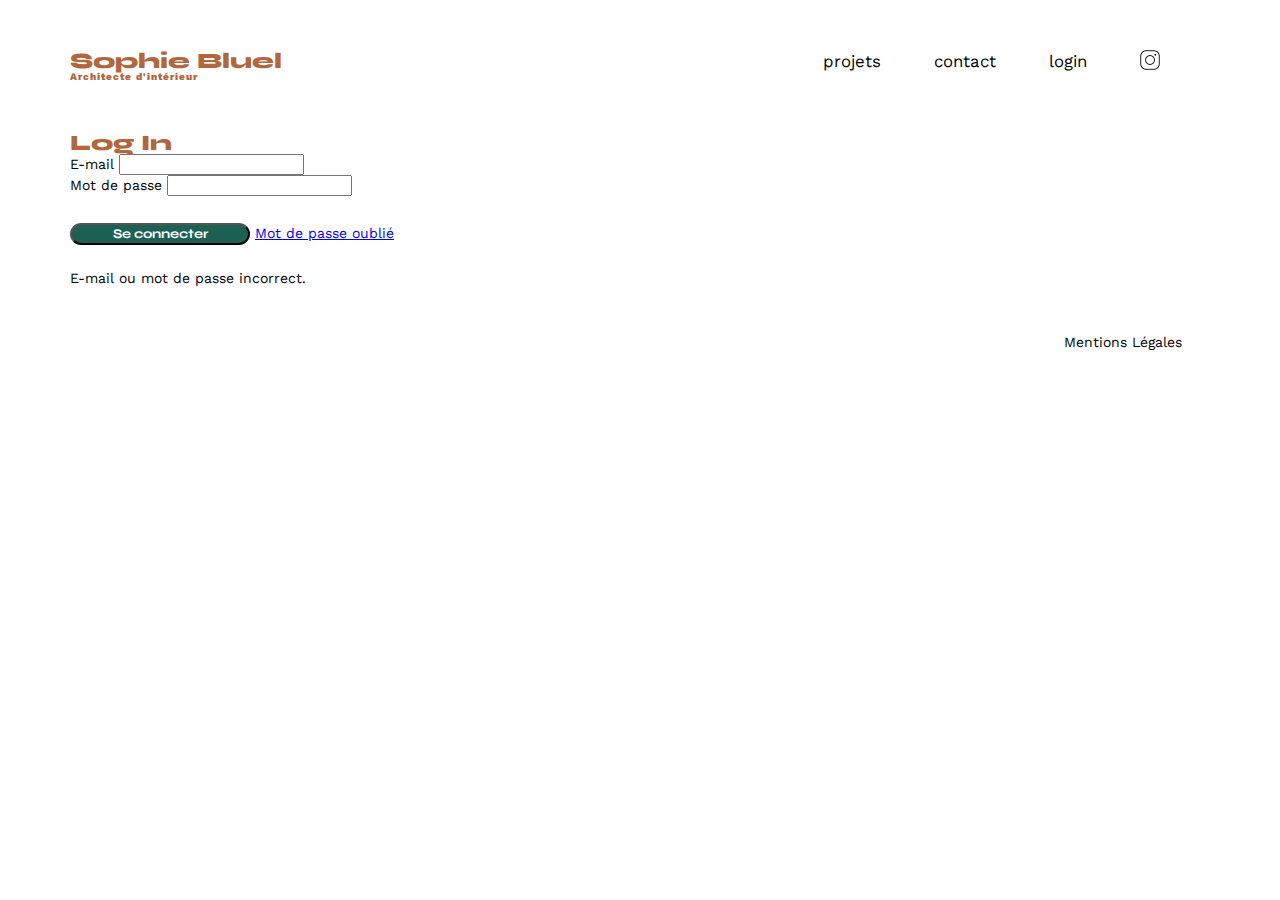
==== Portfolio-architecte-sophie-bluel-master/FrontEnd/login.html @ 9fa39339 "Boutons filtres added" ====
<!DOCTYPE html>
<html lang="fr">

<head>
    <meta charset="UTF-8">
    <meta http-equiv="X-UA-Compatible" content="IE=edge">
    <meta name="viewport" content="width=device-width, initial-scale=1.0">
    <title>Sophie Bluel - Login </title>
    <link rel="preconnect" href="https://fonts.googleapis.com">
    <link rel="preconnect" href="https://fonts.gstatic.com" crossorigin>
    <link href="https://fonts.googleapis.com/css2?family=Syne:wght@700;800&family=Work+Sans&display=swap" rel="stylesheet">
    <meta name="description" content="">
    <link rel="stylesheet" href="./assets/style.css">
</head>

<body>
    <header>
		<h1>Sophie Bluel <span>Architecte d'intérieur</span></h1>
		<nav>
			<ul>
				<li>
                    <a href="index.html">projets</a>
                </li>
				<li>
                    <a href="index.html">contact</a>
                </li>
				<li>
                    <a href="login.html" class="active">login</a>
                </li>
				<li>
                    <a href="#"><img src="./assets/icons/instagram.png" alt="Instagram"></a>
                </li>
			</ul>
		</nav>
	</header>

    <main>
        <section id="login">
            <h1>Log In</h1>
            <form id="form-login">
                <div class="form-inputs">
                    <div class="form-input">
                        <label for="email">E-mail</label>
                        <input type="email" name="email" required>
                    </div>

                    <div class="form-input">
                        <label for="password">Mot de passe</label>
                        <input type="password" name="password" required>
                    </div>
                </div>

                <input class="login-btn" type="submit" value="Se connecter">
                <a href="#">Mot de passe oublié</a>
            </form>

            <p id="error-login">E-mail ou mot de passe incorrect.</p>
        </section>
    </main>

    <footer>
		<nav>
			<ul>
				<li>Mentions Légales</li>
			</ul>
		</nav>
	</footer>

    <script src="login.js"></script>
</body>

</html>
---- Portfolio-architecte-sophie-bluel-master/FrontEnd/assets/style.css ----
/* http://meyerweb.com/eric/tools/css/reset/
   v2.0 | 20110126
   License: none (public domain)
*/

html, body, div, span, applet, object, iframe,
h1, h2, h3, h4, h5, h6, p, blockquote, pre,
a, abbr, acronym, address, big, cite, code,
del, dfn, em, img, ins, kbd, q, s, samp,
small, strike, strong, sub, sup, tt, var,
b, u, i, center,
dl, dt, dd, ol, ul, li,
fieldset, form, label, legend,
table, caption, tbody, tfoot, thead, tr, th, td,
article, aside, canvas, details, embed,
figure, figcaption, footer, header, hgroup,
menu, nav, output, ruby, section, summary,
time, mark, audio, video {
	margin: 0;
	padding: 0;
	border: 0;
	font-size: 100%;
	font: inherit;
	vertical-align: baseline;
}
/* HTML5 display-role reset for older browsers */
article, aside, details, figcaption, figure,
footer, header, hgroup, menu, nav, section {
	display: block;
}
body {
	line-height: 1;
}
ol, ul {
	list-style: none;
}
blockquote, q {
	quotes: none;
}
blockquote:before, blockquote:after,
q:before, q:after {
	content: '';
	content: none;
}
table {
	border-collapse: collapse;
	border-spacing: 0;
}
/** end reset css**/
body {
	max-width: 1140px;
	margin:auto;
	font-family: 'Work Sans' ;
	font-size: 14px;
}
header {
	display: flex;
	justify-content: space-between;
	margin: 50px 0
}
section {
	margin: 50px 0
}

h1{
	display: flex;
	flex-direction: column;
	font-family: 'Syne';
	font-size: 22px;
	font-weight: 800;
	color: #B1663C
}

h1 > span {
	font-family: 'Work Sans';
	font-size:10px;
	letter-spacing: 0.1em;
;
}

.btn {
	font-family: 'Syne';
	background: white;
	color: #1D6154;
	border-radius: 60px;
	border: 1px  #1D6154 solid;
	padding: 8px 15px;
}

 .btns .btn-dimensions:hover {
    background: #1D6154;
    color: #FFFFFF;
}

.btns {
	display: flex;
	justify-content: center;
	column-gap: 10px;
	margin-bottom: 50px;
}

.btns button{
	background: none;
    cursor: pointer;
}

.btns .btn-dimensions{
    color: #1D6154;
    border: 1px solid #1D6154;
    padding: 9px 21px;
    border-radius: 60px;
    font-family: 'Syne', sans-serif;
    font-weight: 700;
    transition: background 400ms;
}

h2{
	font-family: 'Syne';
	font-weight: 700;
	font-size: 30px;
	color: #1D6154
}

nav ul {
	display: flex;
	align-items: center;
	list-style-type: none;
	color:black;	


}
nav li a {
	padding: 0 10px;
	font-size: 1.2em;
	padding-right:50px;
	padding-left:3px;
	color:black;
	text-decoration:none;
	
}

nav li img{
	height: 20px;
    width: 20px;
}




li a:hover {
	color: #B1663C;
}
#introduction {
	display: flex;
	align-items: center;
}
#introduction figure {
	flex: 1
}
#introduction img {
	display: block;
	margin: auto;
	width: 80%;
}

#introduction article {
	flex: 1
}
#introduction h2 {
	margin-bottom: 1em;
}

#introduction p {
	margin-bottom: 0.5em;
}
#portfolio h2 {
	text-align: center;
	margin-bottom: 1em;
}
.gallery {
	width: 100%;
	display: grid;
	grid-template-columns: 1fr 1fr 1fr;
	grid-column-gap: 20px;
	grid-row-gap: 20px;
}

.gallery img {
	width: 100%;

}
#contact {
	width: 50%;
margin: auto;
}
#contact > * {
	text-align: center;

}
#contact h2{
	margin-bottom: 20px;
}
#contact form {
	text-align: left;
	margin-top:30px;
	display: flex;
	flex-direction: column;
}

#contact input {
	height: 50px;
	font-size: 1.2em;
	border: none;
	box-shadow: 0px 4px 14px rgba(0, 0, 0, 0.09);
}
#contact label {
	margin: 2em 0 1em 0;
}
#contact textarea {
	border: none;
	box-shadow: 0px 4px 14px rgba(0, 0, 0, 0.09);
}

input[type="submit"]{
	font-family: 'Syne';
	font-weight: 700;
	color: white;
	background-color: #1D6154;
	margin : 2em auto ;
	width: 180px;
	text-align: center;
	border-radius: 60px ;
}

footer nav ul {
	display: flex;
	justify-content: flex-end;
	margin: 2em
}
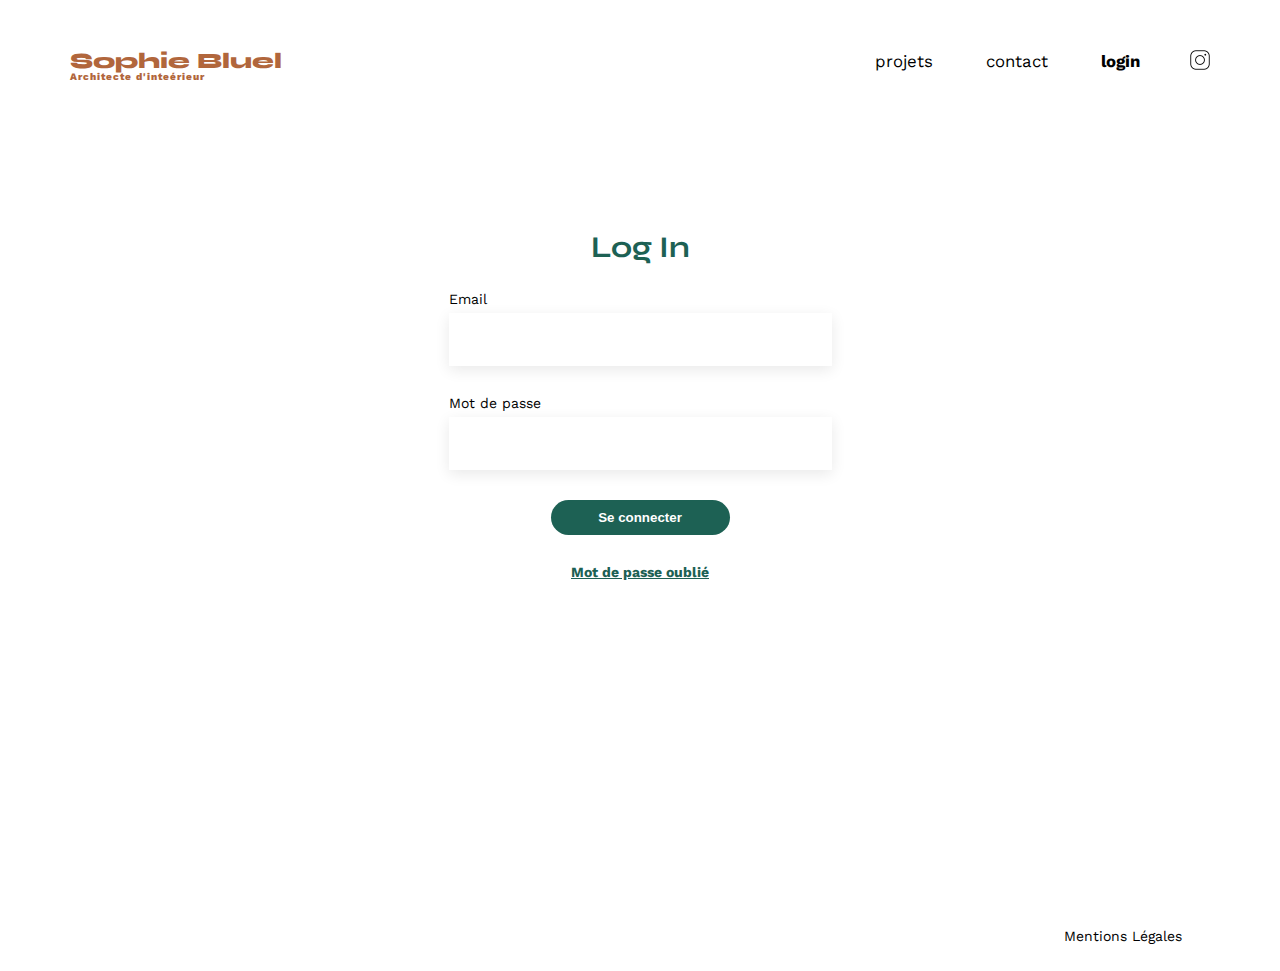
==== commit 06b0e79e: "login done" ====
--- a/Portfolio-architecte-sophie-bluel-master/FrontEnd/login.html
+++ b/Portfolio-architecte-sophie-bluel-master/FrontEnd/login.html
@@ -1,72 +1,60 @@
 <!DOCTYPE html>
 <html lang="fr">
+<head>
+	<meta charset="UTF-8">
+	<title>Sophie Bluel - Architecte d'intérieur</title>
+	<meta name="viewport" content="width=device-width, initial-scale=1.0">
+	<link rel="preconnect" href="https://fonts.googleapis.com">
+	<link rel="preconnect" href="https://fonts.gstatic.com" crossorigin>
+	<link href="https://fonts.googleapis.com/css2?family=Syne:wght@700;800&family=Work+Sans&display=swap" rel="stylesheet">
+	<meta name="description" content="">
+	<link rel="stylesheet" href="./assets/style.css">
+</head>
+<body>
+<header>
+	<h1>Sophie Bluel <span>Architecte d'inteérieur</span></h1>
+	<nav>
+		<ul>
+			<li><a href="./index.html">projets</a></li>
+			<li><a href="#">contact</a></li>
+			<li><a href="./login.html" id="login2">login</a></li>
+			<li><img src="./assets/icons/instagram.png" alt="Instagram"></li>
+		</ul>
+	</nav>
+</header>
 
-<head>
-    <meta charset="UTF-8">
-    <meta http-equiv="X-UA-Compatible" content="IE=edge">
-    <meta name="viewport" content="width=device-width, initial-scale=1.0">
-    <title>Sophie Bluel - Login </title>
-    <link rel="preconnect" href="https://fonts.googleapis.com">
-    <link rel="preconnect" href="https://fonts.gstatic.com" crossorigin>
-    <link href="https://fonts.googleapis.com/css2?family=Syne:wght@700;800&family=Work+Sans&display=swap" rel="stylesheet">
-    <meta name="description" content="">
-    <link rel="stylesheet" href="./assets/style.css">
-</head>
+<main>
+    <section id="log">
+        <h2>Log In</h2>
+        <form action="" method="post">
+          
+            <div class="container">
+              <label for="email"><p>Email</p></label>
+              <input type="email" name="uname" id="email" required>
+          
+              <label for="psw"><p>Mot de passe</p></label>
+              <input type="password" name="psw" id="password" required>
+                  
+              <button type="submit" id="connect">Se connecter</button>
+            </div>
+          
+            <div class="container">
+              <span class="forget"><a href="#">Mot de passe oublié</a></span>
+            </div>
+          </form>
 
-<body>
-    <header>
-		<h1>Sophie Bluel <span>Architecte d'intérieur</span></h1>
-		<nav>
-			<ul>
-				<li>
-                    <a href="index.html">projets</a>
-                </li>
-				<li>
-                    <a href="index.html">contact</a>
-                </li>
-				<li>
-                    <a href="login.html" class="active">login</a>
-                </li>
-				<li>
-                    <a href="#"><img src="./assets/icons/instagram.png" alt="Instagram"></a>
-                </li>
-			</ul>
-		</nav>
-	</header>
+    </section>
 
-    <main>
-        <section id="login">
-            <h1>Log In</h1>
-            <form id="form-login">
-                <div class="form-inputs">
-                    <div class="form-input">
-                        <label for="email">E-mail</label>
-                        <input type="email" name="email" required>
-                    </div>
+</main>
 
-                    <div class="form-input">
-                        <label for="password">Mot de passe</label>
-                        <input type="password" name="password" required>
-                    </div>
-                </div>
+<footer>
+	<nav>
+		<ul>
+			<li>Mentions Légales</li>
+		</ul>
+	</nav>
+</footer>
 
-                <input class="login-btn" type="submit" value="Se connecter">
-                <a href="#">Mot de passe oublié</a>
-            </form>
-
-            <p id="error-login">E-mail ou mot de passe incorrect.</p>
-        </section>
-    </main>
-
-    <footer>
-		<nav>
-			<ul>
-				<li>Mentions Légales</li>
-			</ul>
-		</nav>
-	</footer>
-
-    <script src="login.js"></script>
+<script src="./assets/login.js"></script>
 </body>
-
 </html>--- a/Portfolio-architecte-sophie-bluel-master/FrontEnd/assets/style.css
+++ b/Portfolio-architecte-sophie-bluel-master/FrontEnd/assets/style.css
@@ -238,3 +238,89 @@
 	margin: 2em
 }
 
+/****/
+
+.divcat {
+	display: flex;
+	justify-content: center;
+	margin: 20px 0 40px 0;
+}
+
+.divcat label {
+	padding-right: 20px;
+}
+
+button {
+	padding: 10px 20px;
+	margin: 0 15px;
+	border-radius: 20px;
+	color: #1D6154;
+	font-weight: bold;
+}
+
+.selected {
+	background-color: #1D6154;
+	border: none;
+	color: white;
+}
+
+#log {
+	margin-top: 150px;
+	margin-bottom: 350px;
+	display: flex;
+	align-items: center;
+	flex-direction: column;
+}
+
+#log input {
+	width: 379px;
+	height: 51px;
+	border: none;
+	box-shadow: 0px 4px 14px rgba(0, 0, 0, 0.09);
+}
+
+.container {
+	display: flex;
+	flex-direction: column;
+}
+
+form {
+	display: flex;
+	flex-direction: column;
+}
+
+form p {
+	margin-bottom: 7px;	
+	margin-top: 30px;
+}
+
+#contact input {
+	height: 51px;
+	width: 379px;
+}
+
+#log button {
+	margin: 30px auto;
+	width: 179px;
+	background-color: #1D6154;
+	border: none;
+	color: white;
+}
+
+.forget {
+	margin: auto;
+}
+
+.forget a {
+	color: #1D6154;
+	font-weight: bold;
+}
+
+#login2 {
+	font-weight: bold;
+}
+
+header a {
+	text-decoration: none;
+	color: black;
+}
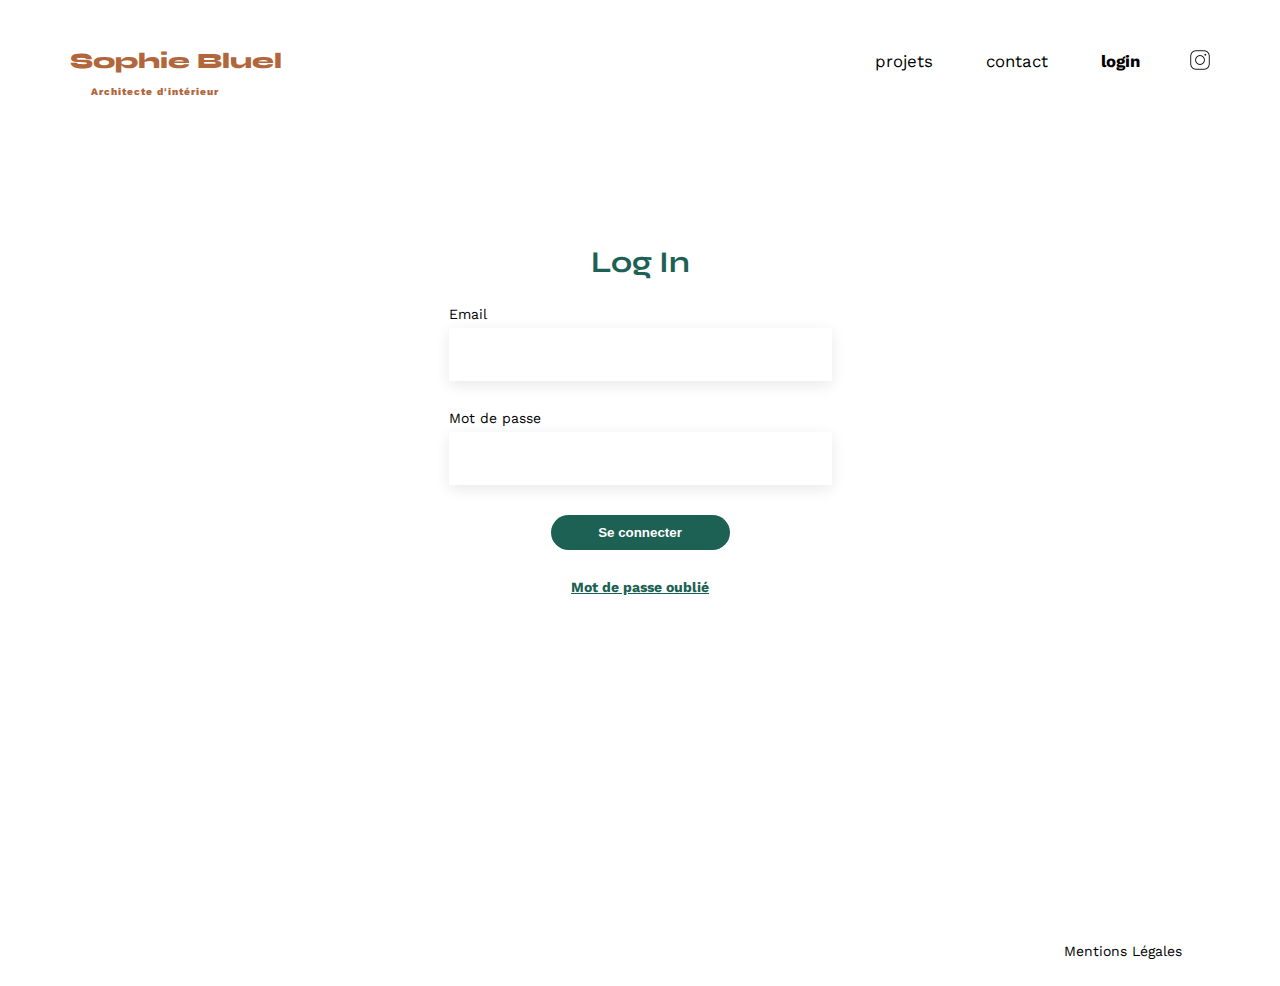
==== commit b6330a56: "Update login.html" ====
--- a/Portfolio-architecte-sophie-bluel-master/FrontEnd/login.html
+++ b/Portfolio-architecte-sophie-bluel-master/FrontEnd/login.html
@@ -12,7 +12,7 @@
 </head>
 <body>
 <header>
-	<h1>Sophie Bluel <span>Architecte d'inteérieur</span></h1>
+	<h1>Sophie Bluel <span>Architecte d'intérieur</span></h1>
 	<nav>
 		<ul>
 			<li><a href="./index.html">projets</a></li>
--- a/Portfolio-architecte-sophie-bluel-master/FrontEnd/assets/style.css
+++ b/Portfolio-architecte-sophie-bluel-master/FrontEnd/assets/style.css
@@ -87,7 +87,10 @@
 	padding: 8px 15px;
 }
 
- .btns .btn-dimensions:hover {
+#all-pics.btn.active-color,
+#objets.btn.active-color,
+#appartements.btn.active-color,
+#hotels.btn.active-color {
     background: #1D6154;
     color: #FFFFFF;
 }
@@ -143,9 +146,6 @@
 	height: 20px;
     width: 20px;
 }
-
-
-
 
 li a:hover {
 	color: #B1663C;
@@ -324,3 +324,94 @@
 	text-decoration: none;
 	color: black;
 }
+
+/****EDITING MODE****/
+.edition {
+	background-color: black;
+	display: flex;
+	margin-right:3;
+	flex-direction: row;
+	align-content: center;
+	justify-content: center;
+	align-items: center;
+	height: 60px;
+	width: 115vh;
+	color: white;
+	margin-left: -200px;
+}
+
+.edition button {
+	background-color: white;
+	color: black;
+	border-radius: 20px;
+	padding: 10px 20px;
+	margin: 0 20px;
+}
+
+.edition span {
+	width: min-content;
+	margin: 0px;
+}
+
+/* Display when connected */
+
+aside a {
+	padding-bottom: 25px;
+	text-decoration: none;
+	color: black;
+}
+
+.change {
+	cursor: pointer;
+}
+span {
+	margin: auto;
+	width: 80%;
+	display: flex;
+	flex-direction: row;
+	justify-content: flex-start;
+	margin-top: 15px;
+	cursor: pointer;
+}
+.forget {
+	justify-content: center;
+}
+
+span i {
+	font-size: 15px;
+}
+
+span p {
+	padding-left: 10px;
+	font-size: 14px;
+}
+
+aside {
+	display: flex;
+	flex-direction: row;
+	justify-content: center;
+	align-items: center;
+}
+
+aside span {
+	margin: 0;
+	margin-left: 30px;
+	width: min-content;
+}
+
+.portfolio aside h2 {
+	margin: 0px;
+}
+
+article span {
+	margin-left: 0px;
+	margin-bottom: 20px;
+}
+
+
+/*If disconnected*/
+.notDisplay{
+	display : none
+}
+
+
